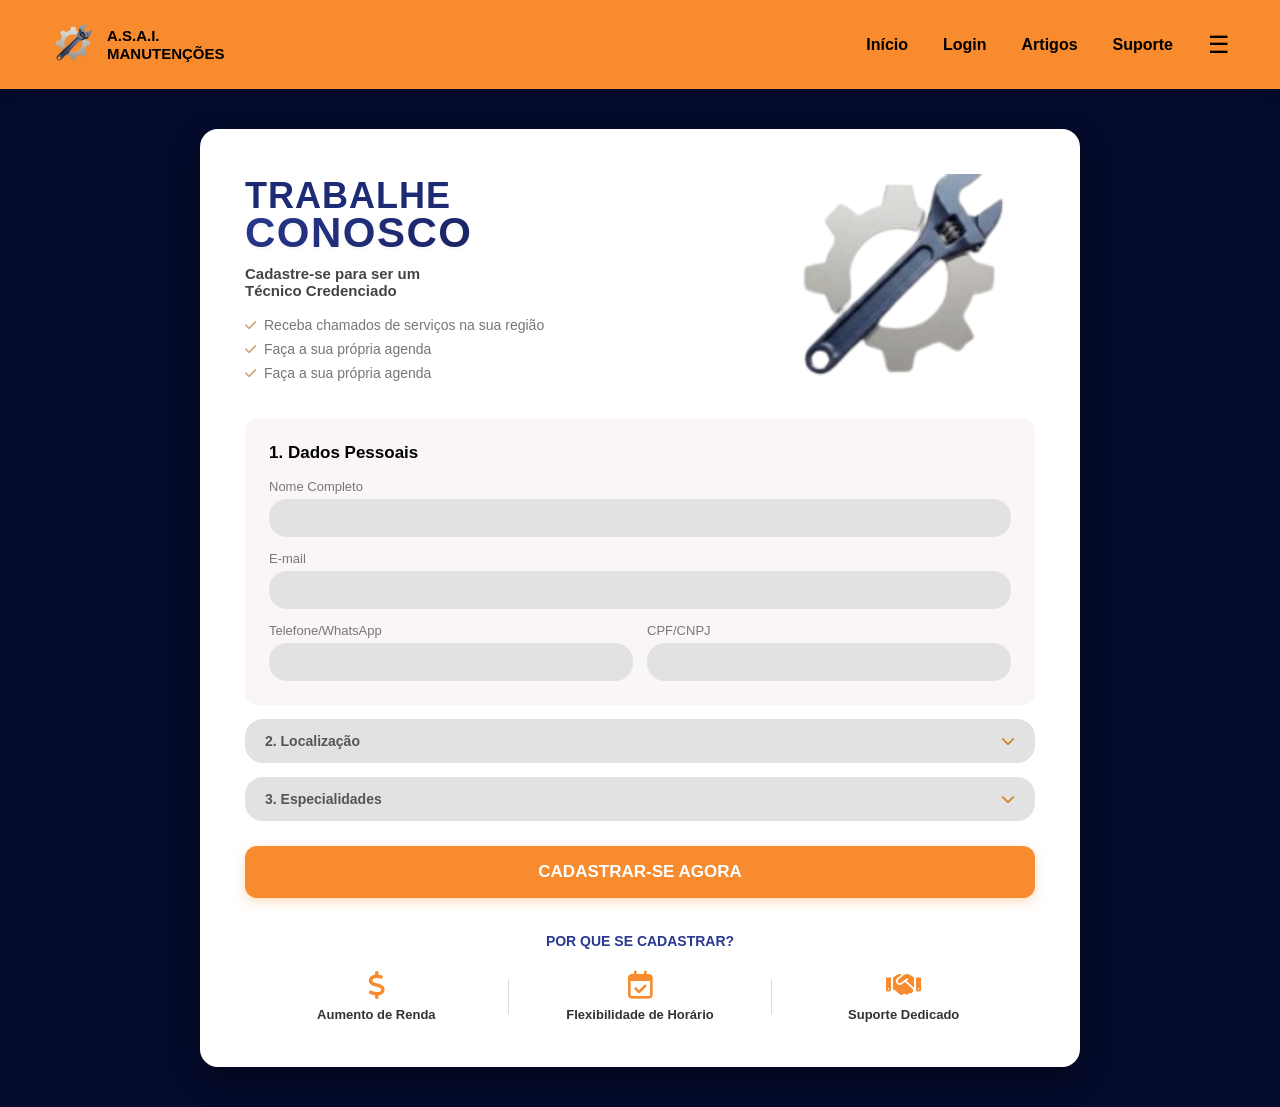
==== trabalhe conosco/index.html @ 979d62ca "Arquivos do projeto" ====
<!DOCTYPE html>
<html lang="pt-BR">
<head>
  <meta charset="UTF-8">
  <meta name="viewport" content="width=device-width, initial-scale=1.0">
  <title>A.S.A.I. Manutenções - Trabalhe Conosco</title>
  
  <!-- Font Awesome para ícones -->
  <link rel="stylesheet" href="https://cdnjs.cloudflare.com/ajax/libs/font-awesome/6.4.0/css/all.min.css">
  
  <!-- Ligação para o ficheiro CSS -->
  <link rel="stylesheet" href="styles.css">
</head>
<body>

  <!-- Cabeçalho / Navbar Laranja Aumentada -->
  <header class="navbar">
    <div class="logo">
      <img src="peca2.png" alt="A.S.A.I. Manutenções" class="logo-img">
      <span>A.S.A.I.<br>MANUTENÇÕES</span>
    </div>
    <nav class="nav-links">
      <a href="#">Início</a>
      <a href="#">Login</a>
      <a href="#">Artigos</a>
      <a href="#">Suporte</a>
      <span class="menu-icon">&#9776;</span>
    </nav>
  </header>

  <!-- Layout Principal em Tela Cheia -->
  <main class="content-area">
    <div class="page-container full-screen-container">
      
      <!-- Hero / Apresentação -->
      <section class="hero-section">
        <div class="hero-text">
          <h1 class="main-title">
            <span class="title-top">TRABALHE</span>
            <span class="title-bottom">CONOSCO</span>
          </h1>
          
          <h2>Cadastre-se para ser um<br>Técnico Credenciado</h2>
          
          <ul class="benefits-list">
            <li><i class="fa-solid fa-check"></i> Receba chamados de serviços na sua região</li>
            <li><i class="fa-solid fa-check"></i> Faça a sua própria agenda</li>
            <li><i class="fa-solid fa-check"></i> Faça a sua própria agenda</li>
          </ul>
        </div>

        <div class="hero-image">
          <img src="peca2.png" alt="A.S.A.I. Manutenções">
        </div>
      </section>

      <!-- Formulário / Etapas -->
      <section class="form-section">
        
        <!-- Passo 1: Dados Pessoais -->
        <div class="form-card">
          <h3>1. Dados Pessoais</h3>
          
          <form class="signup-form">
            <div class="form-group full-width">
              <label for="nome">Nome Completo</label>
              <input type="text" id="nome" name="nome">
            </div>

            <div class="form-group full-width">
              <label for="email">E-mail</label>
              <input type="email" id="email" name="email">
            </div>

            <div class="form-row">
              <div class="form-group">
                <label for="telefone">Telefone/WhatsApp</label>
                <input type="text" id="telefone" name="telefone">
              </div>

              <div class="form-group">
                <label for="cpf_cnpj">CPF/CNPJ</label>
                <input type="text" id="cpf_cnpj" name="cpf_cnpj">
              </div>
            </div>
          </form>
        </div>

        <!-- Passo 2: Localização -->
        <div class="accordion-item">
          <span>2. Localização</span>
          <i class="fa-solid fa-chevron-down"></i>
        </div>

        <!-- Passo 3: Especialidades -->
        <div class="accordion-item">
          <span>3. Especialidades</span>
          <i class="fa-solid fa-chevron-down"></i>
        </div>

      </section>

      <!-- Botão CTA Movido para Baixo -->
      <div class="cta-wrapper">
        <button class="btn-cta">CADASTRAR-SE AGORA</button>
      </div>

      <!-- Vantagens -->
      <section class="why-join-section">
        <h3>POR QUE SE CADASTRAR?</h3>

        <div class="features-grid">
          <div class="feature-card">
            <i class="fa-solid fa-dollar-sign feature-icon"></i>
            <h4>Aumento de Renda</h4>
          </div>

          <div class="feature-divider"></div>

          <div class="feature-card">
            <i class="fa-regular fa-calendar-check feature-icon"></i>
            <h4>Flexibilidade de Horário</h4>
          </div>

          <div class="feature-divider"></div>

          <div class="feature-card">
            <i class="fa-solid fa-handshake feature-icon"></i>
            <h4>Suporte Dedicado</h4>
          </div>
        </div>
      </section>

    </div>
  </main>

</body>
</html>
---- trabalhe conosco/styles.css ----
/* Reset e Estilos Globais */
* {
  box-sizing: border-box;
  margin: 0;
  padding: 0;
  font-family: 'Segoe UI', Tahoma, Geneva, Verdana, sans-serif;
}

body {
  background-color: #050b2c; /* Fundo azul escuro */
  color: #ffffff;
}

/* Cabeçalho / Navbar Laranja Aumentado */
.navbar {
  background-color: #f78b2d;
  display: flex;
  justify-content: space-between;
  align-items: center;
  padding: 22px 50px; /* Aumentado a altura do cabeçalho */
  box-shadow: 0 4px 12px rgba(0, 0, 0, 0.15);
}

.logo {
  display: flex;
  align-items: center;
  gap: 12px;
  font-weight: bold;
  font-size: 15px;
  color: #000000;
  line-height: 1.2;
}

.logo-img {
  width: 45px; /* Aumentado ligeiramente */
  height: 45px;
  object-fit: contain;
}

.nav-links {
  display: flex;
  gap: 35px;
  align-items: center;
}

.nav-links a {
  color: #000000;
  text-decoration: none;
  font-weight: 600;
  font-size: 16px;
}

.menu-icon {
  font-size: 24px;
  color: #000000;
  cursor: pointer;
}

/* Área do Conteúdo Principal */
.content-area {
  display: flex;
  justify-content: center;
  padding: 40px 20px;
  width: 100%;
}

/* Cartão Branco Principal */
.page-container {
  width: 100%;
  max-width: 880px;
  background-color: #ffffff;
  color: #333333;
  border-radius: 18px;
  padding: 45px;
  box-shadow: 0 10px 30px rgba(0, 0, 0, 0.4);
}

/* Hero Section */
.hero-section {
  display: flex;
  justify-content: space-between;
  align-items: center;
  gap: 30px;
  margin-bottom: 25px;
}

/* Novo Estilo para o Título "TRABALHE CONOSCO" */
.main-title {
  display: flex;
  flex-direction: column;
  line-height: 0.95;
  margin-bottom: 10px;
}

.title-top {
  font-size: 36px;
  font-weight: 900;
  color: #1c2b74;
  letter-spacing: 1px;
}

.title-bottom {
  font-size: 42px;
  font-weight: 900;
  background: linear-gradient(135deg, #2b3990, #14205c);
  -webkit-background-clip: text;
  -webkit-text-fill-color: transparent;
  letter-spacing: 1.5px;
  text-shadow: 0 2px 4px rgba(0, 0, 0, 0.05);
}

.hero-text h2 {
  font-size: 15px;
  color: #444444;
  margin: 12px 0 18px 0;
  font-weight: 700;
}

.benefits-list {
  list-style: none;
}

.benefits-list li {
  font-size: 14px;
  color: #777777;
  margin-bottom: 8px;
  display: flex;
  align-items: center;
  gap: 8px;
}

.benefits-list i {
  color: #d4a373;
  font-size: 13px;
}

/* Imagem Inteira (Ajustada sem Cortes) */
.hero-image {
  flex-shrink: 0;
  display: flex;
  justify-content: center;
  align-items: center;
  max-width: 280px;
  width: 100%;
}

.hero-image img {
  width: 100%;
  height: auto;
  max-height: 220px;
  object-fit: contain; /* Garante que a imagem apareça inteira */
  display: block;
}

/* Formulário e Accordions */
.form-section {
  display: flex;
  flex-direction: column;
  gap: 14px;
}

.form-card {
  background-color: #faf6f5;
  padding: 24px;
  border-radius: 12px;
}

.form-card h3 {
  font-size: 17px;
  color: #000000;
  margin-bottom: 16px;
  font-weight: bold;
}

.signup-form {
  display: flex;
  flex-direction: column;
  gap: 14px;
}

.form-group {
  display: flex;
  flex-direction: column;
  gap: 5px;
}

.form-group.full-width {
  width: 100%;
}

.form-row {
  display: grid;
  grid-template-columns: 1fr 1fr;
  gap: 14px;
}

.form-group label {
  font-size: 13px;
  color: #777777;
}

.form-group input {
  width: 100%;
  height: 38px;
  background-color: #e2e2e2;
  border: none;
  border-radius: 18px;
  padding: 0 15px;
  outline: none;
  font-size: 14px;
}

/* Accordions Fechados */
.accordion-item {
  background-color: #e2e2e2;
  padding: 14px 20px;
  border-radius: 18px;
  display: flex;
  justify-content: space-between;
  align-items: center;
  color: #555555;
  font-weight: bold;
  font-size: 14px;
  cursor: pointer;
}

.accordion-item i {
  color: #d88028;
}

/* Botão CTA em Baixo */
.cta-wrapper {
  margin: 25px 0 35px 0;
  text-align: center;
}

.btn-cta {
  width: 100%;
  background-color: #f78b2d;
  color: #ffffff;
  border: none;
  padding: 16px 20px;
  border-radius: 12px;
  font-size: 17px;
  font-weight: bold;
  cursor: pointer;
  box-shadow: 0 4px 12px rgba(247, 139, 45, 0.3);
  transition: background-color 0.2s, transform 0.1s;
}

.btn-cta:hover {
  background-color: #e0781e;
  transform: translateY(-1px);
}

/* Vantagens */
.why-join-section {
  margin-top: 20px;
  text-align: center;
}

.why-join-section h3 {
  font-size: 14px;
  color: #2b3990;
  font-weight: bold;
  margin-bottom: 22px;
}

.features-grid {
  display: flex;
  justify-content: space-around;
  align-items: center;
}

.feature-card {
  display: flex;
  flex-direction: column;
  align-items: center;
  gap: 8px;
  flex: 1;
}

.feature-icon {
  font-size: 28px;
  color: #f78b2d;
}

.feature-card h4 {
  font-size: 13px;
  color: #333333;
  font-weight: 600;
}

.feature-divider {
  width: 1px;
  height: 35px;
  background-color: #dddddd;
}
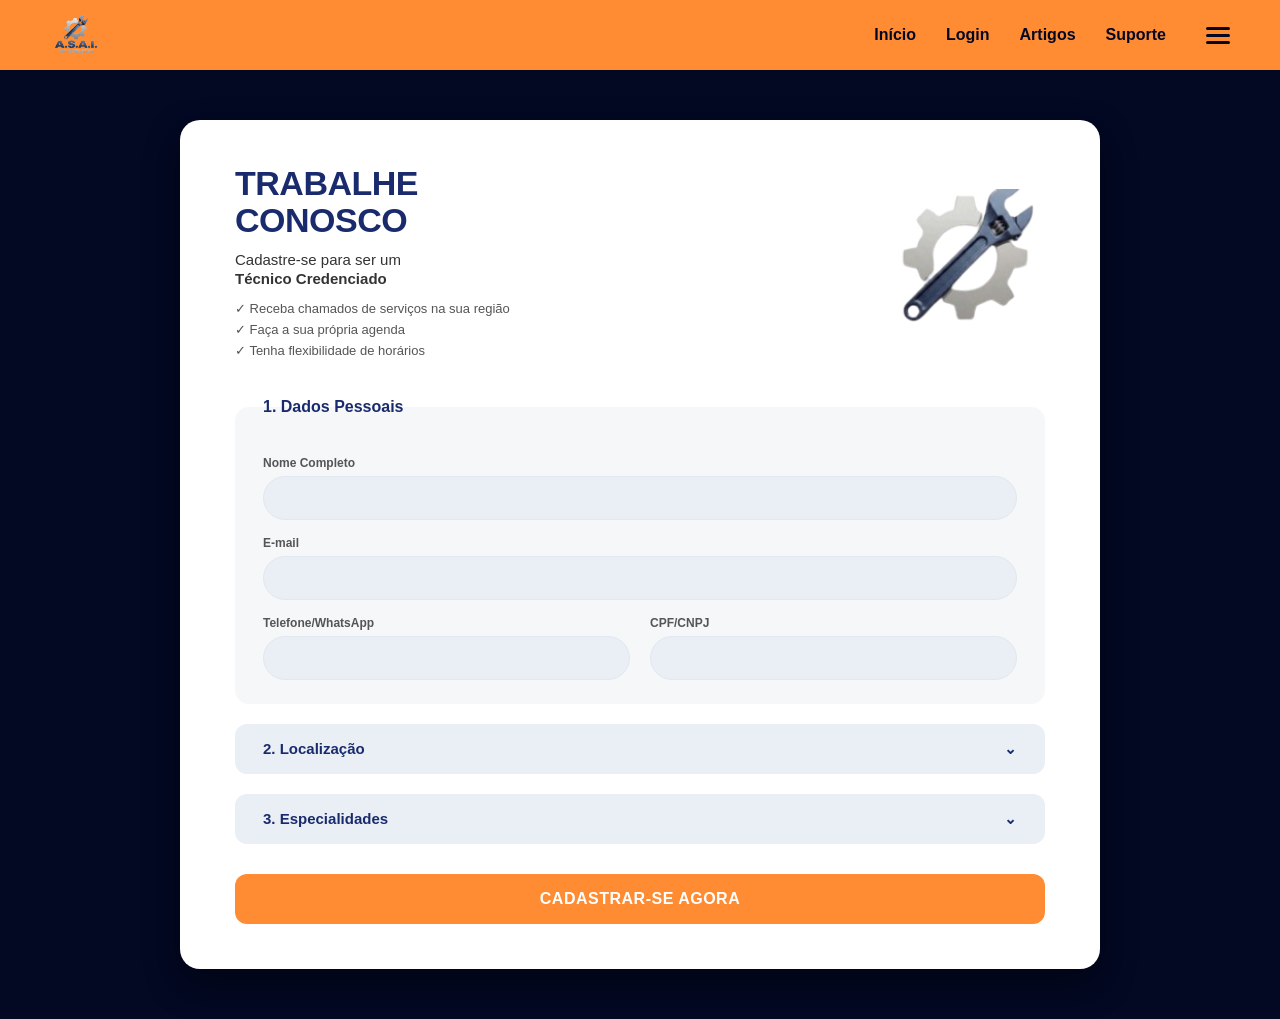
==== commit acdf014d: "Atualização do layout e centralização" ====
--- a/trabalhe conosco/index.html
+++ b/trabalhe conosco/index.html
@@ -3,135 +3,120 @@
 <head>
   <meta charset="UTF-8">
   <meta name="viewport" content="width=device-width, initial-scale=1.0">
-  <title>A.S.A.I. Manutenções - Trabalhe Conosco</title>
-  
-  <!-- Font Awesome para ícones -->
-  <link rel="stylesheet" href="https://cdnjs.cloudflare.com/ajax/libs/font-awesome/6.4.0/css/all.min.css">
-  
-  <!-- Ligação para o ficheiro CSS -->
+  <title>Trabalhe Conosco - A.S.A.I. Manutenções</title>
   <link rel="stylesheet" href="styles.css">
 </head>
 <body>
 
-  <!-- Cabeçalho / Navbar Laranja Aumentada -->
+  <!-- Cabeçalho / Navbar -->
   <header class="navbar">
     <div class="logo">
-      <img src="peca2.png" alt="A.S.A.I. Manutenções" class="logo-img">
-      <span>A.S.A.I.<br>MANUTENÇÕES</span>
+      <img src="logo.png" alt="Logo A.S.A.I." class="img-logo">
+      <div class="logo-text">
+       
+      </div>
     </div>
     <nav class="nav-links">
       <a href="#">Início</a>
       <a href="#">Login</a>
       <a href="#">Artigos</a>
       <a href="#">Suporte</a>
-      <span class="menu-icon">&#9776;</span>
+      <button class="menu-hamburguer" aria-label="Menu">
+        <span></span>
+        <span></span>
+        <span></span>
+      </button>
     </nav>
   </header>
 
-  <!-- Layout Principal em Tela Cheia -->
-  <main class="content-area">
-    <div class="page-container full-screen-container">
+  <!-- Container Principal -->
+  <main class="main-container">
+    <section class="card-cadastro">
       
-      <!-- Hero / Apresentação -->
-      <section class="hero-section">
-        <div class="hero-text">
-          <h1 class="main-title">
-            <span class="title-top">TRABALHE</span>
-            <span class="title-bottom">CONOSCO</span>
-          </h1>
-          
-          <h2>Cadastre-se para ser um<br>Técnico Credenciado</h2>
-          
-          <ul class="benefits-list">
-            <li><i class="fa-solid fa-check"></i> Receba chamados de serviços na sua região</li>
-            <li><i class="fa-solid fa-check"></i> Faça a sua própria agenda</li>
-            <li><i class="fa-solid fa-check"></i> Faça a sua própria agenda</li>
+      <!-- Topo do Card -->
+      <div class="card-header">
+        <div class="card-title-area">
+          <h1>TRABALHE<br>CONOSCO</h1>
+          <p class="subtitle">Cadastre-se para ser um<br><strong>Técnico Credenciado</strong></p>
+          <ul class="vantagens-list">
+            <li>✓ Receba chamados de serviços na sua região</li>
+            <li>✓ Faça a sua própria agenda</li>
+            <li>✓ Tenha flexibilidade de horários</li>
           </ul>
         </div>
+        
+        <div class="card-illustration">
+          <img src="peca2.png" alt="Chave de Fenda e Engrenagem" class="img-peca">
+        </div>
+      </div>
 
-        <div class="hero-image">
-          <img src="peca2.png" alt="A.S.A.I. Manutenções">
-        </div>
-      </section>
-
-      <!-- Formulário / Etapas -->
-      <section class="form-section">
+      <!-- Formulário -->
+      <form class="form-cadastro">
         
-        <!-- Passo 1: Dados Pessoais -->
-        <div class="form-card">
-          <h3>1. Dados Pessoais</h3>
+        <!-- Bloco 1: Dados Pessoais -->
+        <fieldset class="form-section">
+          <legend>1. Dados Pessoais</legend>
           
-          <form class="signup-form">
-            <div class="form-group full-width">
+          <div class="form-grid-2">
+            <div class="input-group full-width">
               <label for="nome">Nome Completo</label>
               <input type="text" id="nome" name="nome">
             </div>
 
-            <div class="form-group full-width">
+            <div class="input-group full-width">
               <label for="email">E-mail</label>
               <input type="email" id="email" name="email">
             </div>
 
-            <div class="form-row">
-              <div class="form-group">
-                <label for="telefone">Telefone/WhatsApp</label>
-                <input type="text" id="telefone" name="telefone">
+            <div class="input-group">
+              <label for="telefone">Telefone/WhatsApp</label>
+              <input type="tel" id="telefone" name="telefone">
+            </div>
+
+            <div class="input-group">
+              <label for="cpf_cnpj">CPF/CNPJ</label>
+              <input type="text" id="cpf_cnpj" name="cpf_cnpj">
+            </div>
+          </div>
+        </fieldset>
+
+        <!-- Bloco 2: Localização -->
+        <details class="accordion-section">
+          <summary>2. Localização <span class="arrow">⌄</span></summary>
+          <div class="accordion-content">
+            <div class="input-group">
+              <label for="cep">CEP</label>
+              <input type="text" id="cep" name="cep">
+            </div>
+            <div class="input-row">
+              <div class="input-group">
+                <label for="cidade">Cidade</label>
+                <input type="text" id="cidade" name="cidade">
               </div>
-
-              <div class="form-group">
-                <label for="cpf_cnpj">CPF/CNPJ</label>
-                <input type="text" id="cpf_cnpj" name="cpf_cnpj">
+              <div class="input-group">
+                <label for="estado">Estado</label>
+                <input type="text" id="estado" name="estado">
               </div>
             </div>
-          </form>
-        </div>
+          </div>
+        </details>
 
-        <!-- Passo 2: Localização -->
-        <div class="accordion-item">
-          <span>2. Localização</span>
-          <i class="fa-solid fa-chevron-down"></i>
-        </div>
+        <!-- Bloco 3: Especialidades -->
+        <details class="accordion-section">
+          <summary>3. Especialidades <span class="arrow">⌄</span></summary>
+          <div class="accordion-content">
+            <div class="input-group">
+              <label for="especialidade">Área de Atuação</label>
+              <input type="text" id="especialidade" name="especialidade" placeholder="Ex: Eletricista, Encanador...">
+            </div>
+          </div>
+        </details>
 
-        <!-- Passo 3: Especialidades -->
-        <div class="accordion-item">
-          <span>3. Especialidades</span>
-          <i class="fa-solid fa-chevron-down"></i>
-        </div>
+        <!-- Botão de Envio -->
+        <button type="submit" class="btn-submit">CADASTRAR-SE AGORA</button>
 
-      </section>
-
-      <!-- Botão CTA Movido para Baixo -->
-      <div class="cta-wrapper">
-        <button class="btn-cta">CADASTRAR-SE AGORA</button>
-      </div>
-
-      <!-- Vantagens -->
-      <section class="why-join-section">
-        <h3>POR QUE SE CADASTRAR?</h3>
-
-        <div class="features-grid">
-          <div class="feature-card">
-            <i class="fa-solid fa-dollar-sign feature-icon"></i>
-            <h4>Aumento de Renda</h4>
-          </div>
-
-          <div class="feature-divider"></div>
-
-          <div class="feature-card">
-            <i class="fa-regular fa-calendar-check feature-icon"></i>
-            <h4>Flexibilidade de Horário</h4>
-          </div>
-
-          <div class="feature-divider"></div>
-
-          <div class="feature-card">
-            <i class="fa-solid fa-handshake feature-icon"></i>
-            <h4>Suporte Dedicado</h4>
-          </div>
-        </div>
-      </section>
-
-    </div>
+      </form>
+    </section>
   </main>
 
 </body>
--- a/trabalhe conosco/styles.css
+++ b/trabalhe conosco/styles.css
@@ -1,298 +1,314 @@
-/* Reset e Estilos Globais */
 * {
-  box-sizing: border-box;
   margin: 0;
   padding: 0;
-  font-family: 'Segoe UI', Tahoma, Geneva, Verdana, sans-serif;
+  box-sizing: border-box;
+  font-family: 'Segoe UI', Roboto, Helvetica, Arial, sans-serif;
 }
 
 body {
-  background-color: #050b2c; /* Fundo azul escuro */
-  color: #ffffff;
-}
-
-/* Cabeçalho / Navbar Laranja Aumentado */
+  background-color: #030823;
+  color: #333;
+}
+
+/* --- Cabeçalho / Navbar --- */
 .navbar {
-  background-color: #f78b2d;
+  background-color: #ff8c32;
   display: flex;
   justify-content: space-between;
   align-items: center;
-  padding: 22px 50px; /* Aumentado a altura do cabeçalho */
-  box-shadow: 0 4px 12px rgba(0, 0, 0, 0.15);
+  padding: 14px 50px;
 }
 
 .logo {
   display: flex;
   align-items: center;
   gap: 12px;
-  font-weight: bold;
-  font-size: 15px;
-  color: #000000;
-  line-height: 1.2;
-}
-
-.logo-img {
-  width: 45px; /* Aumentado ligeiramente */
-  height: 45px;
+}
+
+.img-logo {
+  height: 42px;
+  width: auto;
   object-fit: contain;
 }
 
+.logo-text {
+  display: flex;
+  flex-direction: column;
+  color: #030823;
+  line-height: 1;
+}
+
+.logo-text strong {
+  font-size: 20px;
+  font-weight: 900;
+  letter-spacing: 0.5px;
+}
+
+.logo-text small {
+  font-size: 10px;
+  font-weight: 800;
+  letter-spacing: 0.5px;
+}
+
 .nav-links {
   display: flex;
-  gap: 35px;
-  align-items: center;
+  align-items: center;
+  gap: 30px;
 }
 
 .nav-links a {
-  color: #000000;
+  color: #030823;
   text-decoration: none;
   font-weight: 600;
   font-size: 16px;
 }
 
-.menu-icon {
-  font-size: 24px;
-  color: #000000;
+.nav-links a:hover {
+  opacity: 0.8;
+}
+
+.menu-hamburguer {
+  background: none;
+  border: none;
   cursor: pointer;
-}
-
-/* Área do Conteúdo Principal */
-.content-area {
+  display: flex;
+  flex-direction: column;
+  gap: 4px;
+  margin-left: 10px;
+}
+
+.menu-hamburguer span {
+  display: block;
+  width: 24px;
+  height: 3px;
+  background-color: #030823;
+  border-radius: 2px;
+}
+
+/* --- Container Principal (Grande e Proporcional) --- */
+.main-container {
   display: flex;
   justify-content: center;
-  padding: 40px 20px;
+  align-items: center;
+  padding: 50px 20px;
+}
+
+.card-cadastro {
+  background-color: #ffffff;
   width: 100%;
-}
-
-/* Cartão Branco Principal */
-.page-container {
-  width: 100%;
-  max-width: 880px;
-  background-color: #ffffff;
-  color: #333333;
-  border-radius: 18px;
-  padding: 45px;
-  box-shadow: 0 10px 30px rgba(0, 0, 0, 0.4);
-}
-
-/* Hero Section */
-.hero-section {
+  max-width: 920px; /* Tamanho amplo e ideal */
+  border-radius: 20px;
+  padding: 45px 55px;
+  box-shadow: 0 15px 35px rgba(0, 0, 0, 0.4);
+}
+
+/* --- Topo do Card --- */
+.card-header {
   display: flex;
   justify-content: space-between;
   align-items: center;
-  gap: 30px;
-  margin-bottom: 25px;
-}
-
-/* Novo Estilo para o Título "TRABALHE CONOSCO" */
-.main-title {
-  display: flex;
-  flex-direction: column;
-  line-height: 0.95;
+  margin-bottom: 30px;
+  padding-bottom: 10px;
+}
+
+.card-title-area h1 {
+  color: #1a2b6d;
+  font-size: 34px;
+  font-weight: 900;
+  line-height: 1.1;
   margin-bottom: 10px;
-}
-
-.title-top {
-  font-size: 36px;
-  font-weight: 900;
-  color: #1c2b74;
-  letter-spacing: 1px;
-}
-
-.title-bottom {
-  font-size: 42px;
-  font-weight: 900;
-  background: linear-gradient(135deg, #2b3990, #14205c);
-  -webkit-background-clip: text;
-  -webkit-text-fill-color: transparent;
-  letter-spacing: 1.5px;
-  text-shadow: 0 2px 4px rgba(0, 0, 0, 0.05);
-}
-
-.hero-text h2 {
+  letter-spacing: -0.5px;
+}
+
+.subtitle {
   font-size: 15px;
-  color: #444444;
-  margin: 12px 0 18px 0;
-  font-weight: 700;
-}
-
-.benefits-list {
+  color: #333;
+  margin-bottom: 12px;
+  line-height: 1.3;
+}
+
+.vantagens-list {
   list-style: none;
-}
-
-.benefits-list li {
-  font-size: 14px;
-  color: #777777;
-  margin-bottom: 8px;
-  display: flex;
-  align-items: center;
-  gap: 8px;
-}
-
-.benefits-list i {
-  color: #d4a373;
   font-size: 13px;
-}
-
-/* Imagem Inteira (Ajustada sem Cortes) */
-.hero-image {
-  flex-shrink: 0;
+  color: #555;
+  display: flex;
+  flex-direction: column;
+  gap: 6px;
+}
+
+/* --- Imagem peca2.png --- */
+.card-illustration {
   display: flex;
   justify-content: center;
   align-items: center;
-  max-width: 280px;
-  width: 100%;
-}
-
-.hero-image img {
-  width: 100%;
+}
+
+.img-peca {
+  width: 165px;
   height: auto;
-  max-height: 220px;
-  object-fit: contain; /* Garante que a imagem apareça inteira */
-  display: block;
-}
-
-/* Formulário e Accordions */
+  object-fit: contain;
+}
+
+/* --- Formulário com Estrutura Natural (Grid de 2 Colunas) --- */
+.form-cadastro {
+  display: flex;
+  flex-direction: column;
+  gap: 20px;
+}
+
 .form-section {
-  display: flex;
-  flex-direction: column;
-  gap: 14px;
-}
-
-.form-card {
-  background-color: #faf6f5;
-  padding: 24px;
-  border-radius: 12px;
-}
-
-.form-card h3 {
-  font-size: 17px;
-  color: #000000;
+  background-color: #f6f7f9;
+  border: none;
+  border-radius: 14px;
+  padding: 24px 28px;
+}
+
+.form-section legend {
+  font-weight: 800;
+  font-size: 16px;
+  color: #1a2b6d;
   margin-bottom: 16px;
-  font-weight: bold;
-}
-
-.signup-form {
-  display: flex;
-  flex-direction: column;
-  gap: 14px;
-}
-
-.form-group {
-  display: flex;
-  flex-direction: column;
-  gap: 5px;
-}
-
-.form-group.full-width {
-  width: 100%;
-}
-
-.form-row {
+}
+
+/* Organiza os campos do Bloco 1 em 2 colunas naturais */
+.form-grid-2 {
   display: grid;
   grid-template-columns: 1fr 1fr;
-  gap: 14px;
-}
-
-.form-group label {
-  font-size: 13px;
-  color: #777777;
-}
-
-.form-group input {
+  gap: 16px 20px;
+}
+
+/* Permite que campos como 'Nome Completo' ocupem a linha toda se necessário */
+.full-width {
+  grid-column: span 2;
+}
+
+.input-group {
+  display: flex;
+  flex-direction: column;
+  gap: 6px;
   width: 100%;
-  height: 38px;
-  background-color: #e2e2e2;
-  border: none;
-  border-radius: 18px;
-  padding: 0 15px;
+}
+
+.input-group label {
+  font-size: 12px;
+  color: #555;
+  font-weight: 600;
+}
+
+.input-group input {
+  width: 100%;
+  padding: 13px 18px;
+  border: 1px solid #e2e8f0;
+  background-color: #eaeff5;
+  border-radius: 25px;
+  font-size: 14px;
   outline: none;
-  font-size: 14px;
-}
-
-/* Accordions Fechados */
-.accordion-item {
-  background-color: #e2e2e2;
-  padding: 14px 20px;
-  border-radius: 18px;
+  transition: all 0.2s ease;
+}
+
+.input-group input:focus {
+  background-color: #ffffff;
+  border-color: #ff8c32;
+  box-shadow: 0 0 0 3px rgba(255, 140, 50, 0.2);
+}
+
+.input-row {
+  display: flex;
+  gap: 16px;
+}
+
+/* --- Accordions (Localização e Especialidades) --- */
+.accordion-section {
+  background-color: #eaeff5;
+  border-radius: 12px;
+  padding: 16px 28px;
+  font-weight: 800;
+  font-size: 15px;
+  color: #1a2b6d;
+  cursor: pointer;
+  transition: background-color 0.2s ease;
+}
+
+.accordion-section:hover {
+  background-color: #e2e8f0;
+}
+
+.accordion-section summary {
   display: flex;
   justify-content: space-between;
   align-items: center;
-  color: #555555;
-  font-weight: bold;
-  font-size: 14px;
-  cursor: pointer;
-}
-
-.accordion-item i {
-  color: #d88028;
-}
-
-/* Botão CTA em Baixo */
-.cta-wrapper {
-  margin: 25px 0 35px 0;
-  text-align: center;
-}
-
-.btn-cta {
-  width: 100%;
-  background-color: #f78b2d;
+  list-style: none;
+}
+
+.accordion-section summary::-webkit-details-marker {
+  display: none;
+}
+
+.accordion-content {
+  padding-top: 18px;
+  font-weight: normal;
+}
+
+/* --- Botão Principal --- */
+.btn-submit {
+  background-color: #ff8c32;
   color: #ffffff;
   border: none;
-  padding: 16px 20px;
   border-radius: 12px;
-  font-size: 17px;
-  font-weight: bold;
+  padding: 16px;
+  font-size: 16px;
+  font-weight: 800;
+  letter-spacing: 0.5px;
   cursor: pointer;
-  box-shadow: 0 4px 12px rgba(247, 139, 45, 0.3);
-  transition: background-color 0.2s, transform 0.1s;
-}
-
-.btn-cta:hover {
-  background-color: #e0781e;
+  margin-top: 10px;
+  transition: transform 0.1s ease, background-color 0.2s ease;
+}
+
+.btn-submit:hover {
+  background-color: #e57a22;
   transform: translateY(-1px);
 }
 
-/* Vantagens */
-.why-join-section {
-  margin-top: 20px;
-  text-align: center;
-}
-
-.why-join-section h3 {
-  font-size: 14px;
-  color: #2b3990;
-  font-weight: bold;
-  margin-bottom: 22px;
-}
-
-.features-grid {
-  display: flex;
-  justify-content: space-around;
-  align-items: center;
-}
-
-.feature-card {
-  display: flex;
-  flex-direction: column;
-  align-items: center;
-  gap: 8px;
-  flex: 1;
-}
-
-.feature-icon {
-  font-size: 28px;
-  color: #f78b2d;
-}
-
-.feature-card h4 {
-  font-size: 13px;
-  color: #333333;
-  font-weight: 600;
-}
-
-.feature-divider {
-  width: 1px;
-  height: 35px;
-  background-color: #dddddd;
+.btn-submit:active {
+  transform: translateY(0);
+}
+
+/* --- Responsividade (Telemóvel e Tablets) --- */
+@media (max-width: 768px) {
+  .navbar {
+    padding: 12px 20px;
+  }
+  
+  .nav-links a {
+    display: none;
+  }
+
+  .card-cadastro {
+    padding: 30px 20px;
+    max-width: 100%;
+  }
+
+  .form-grid-2 {
+    grid-template-columns: 1fr;
+  }
+
+  .full-width {
+    grid-column: span 1;
+  }
+
+  .input-row {
+    flex-direction: column;
+    gap: 12px;
+  }
+
+  .card-header {
+    flex-direction: column-reverse;
+    align-items: center;
+    text-align: center;
+  }
+
+  .img-peca {
+    width: 130px;
+    margin-bottom: 20px;
+  }
 }
